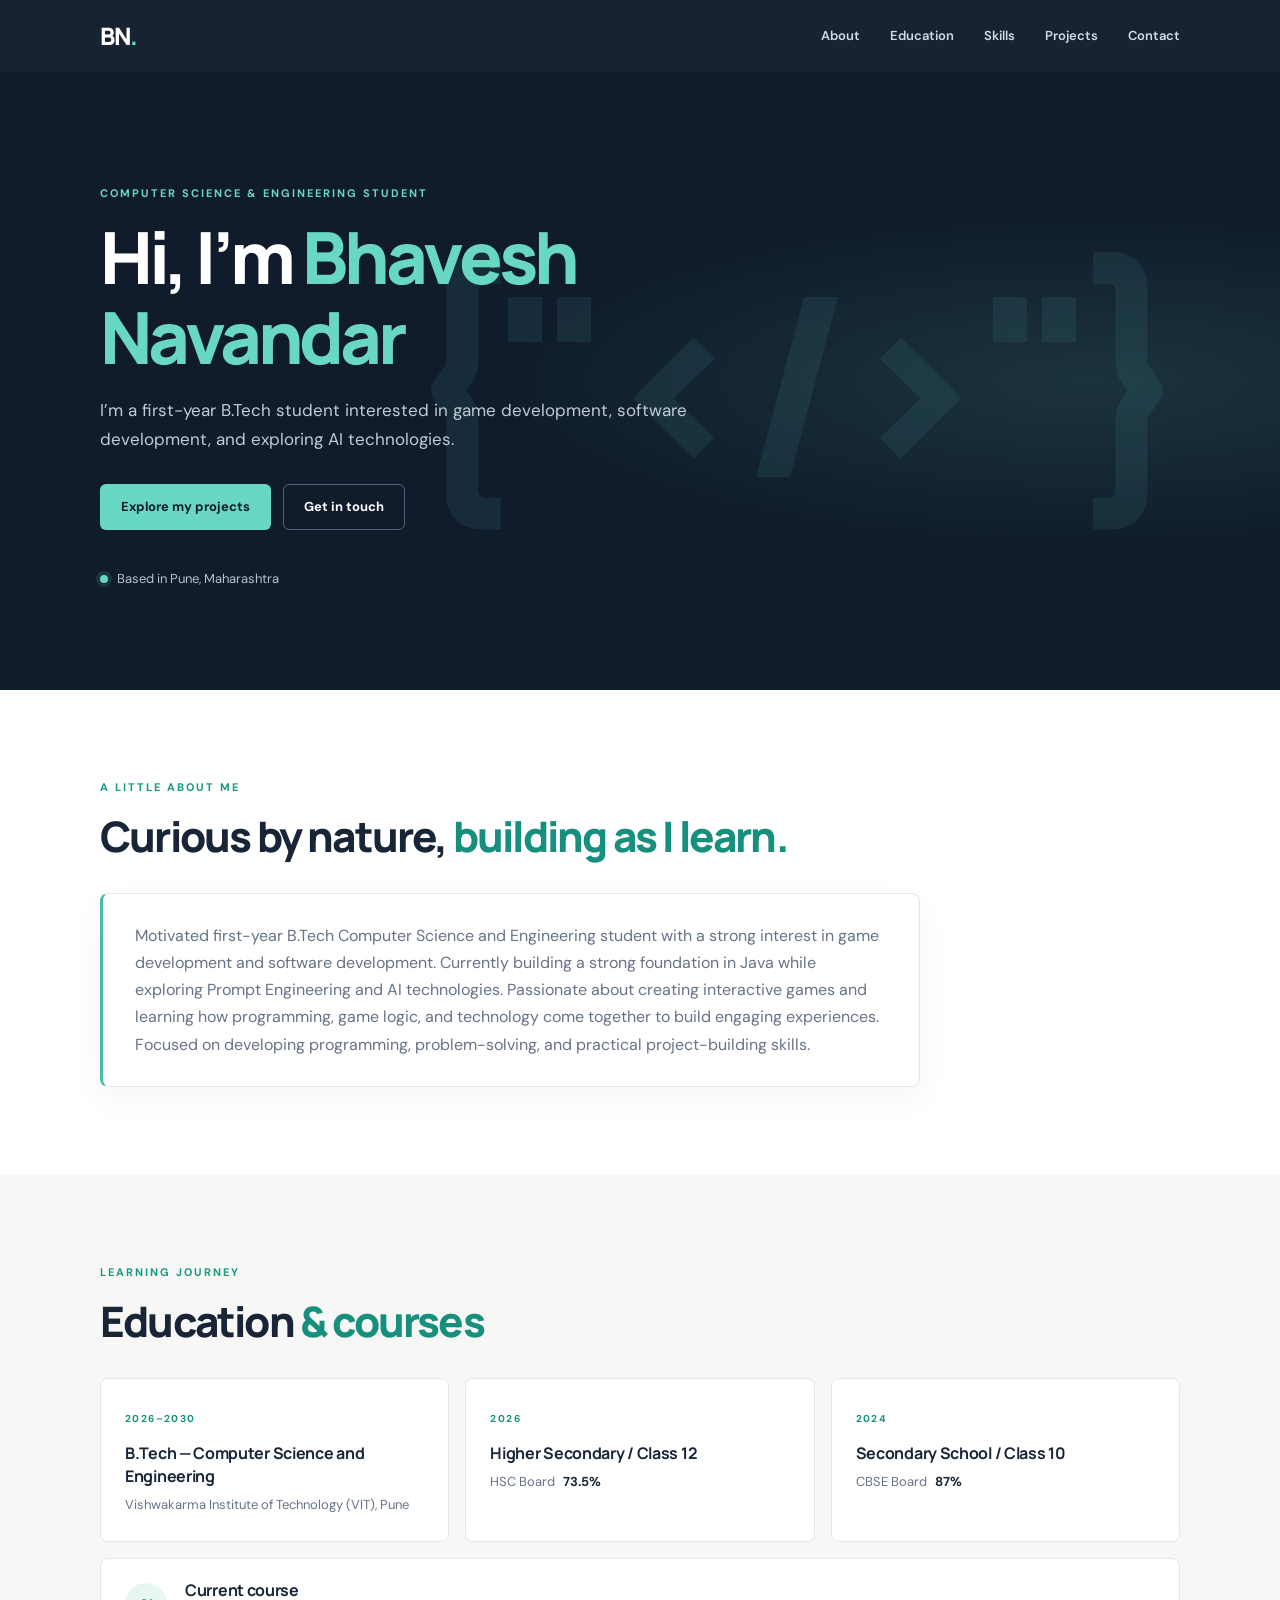
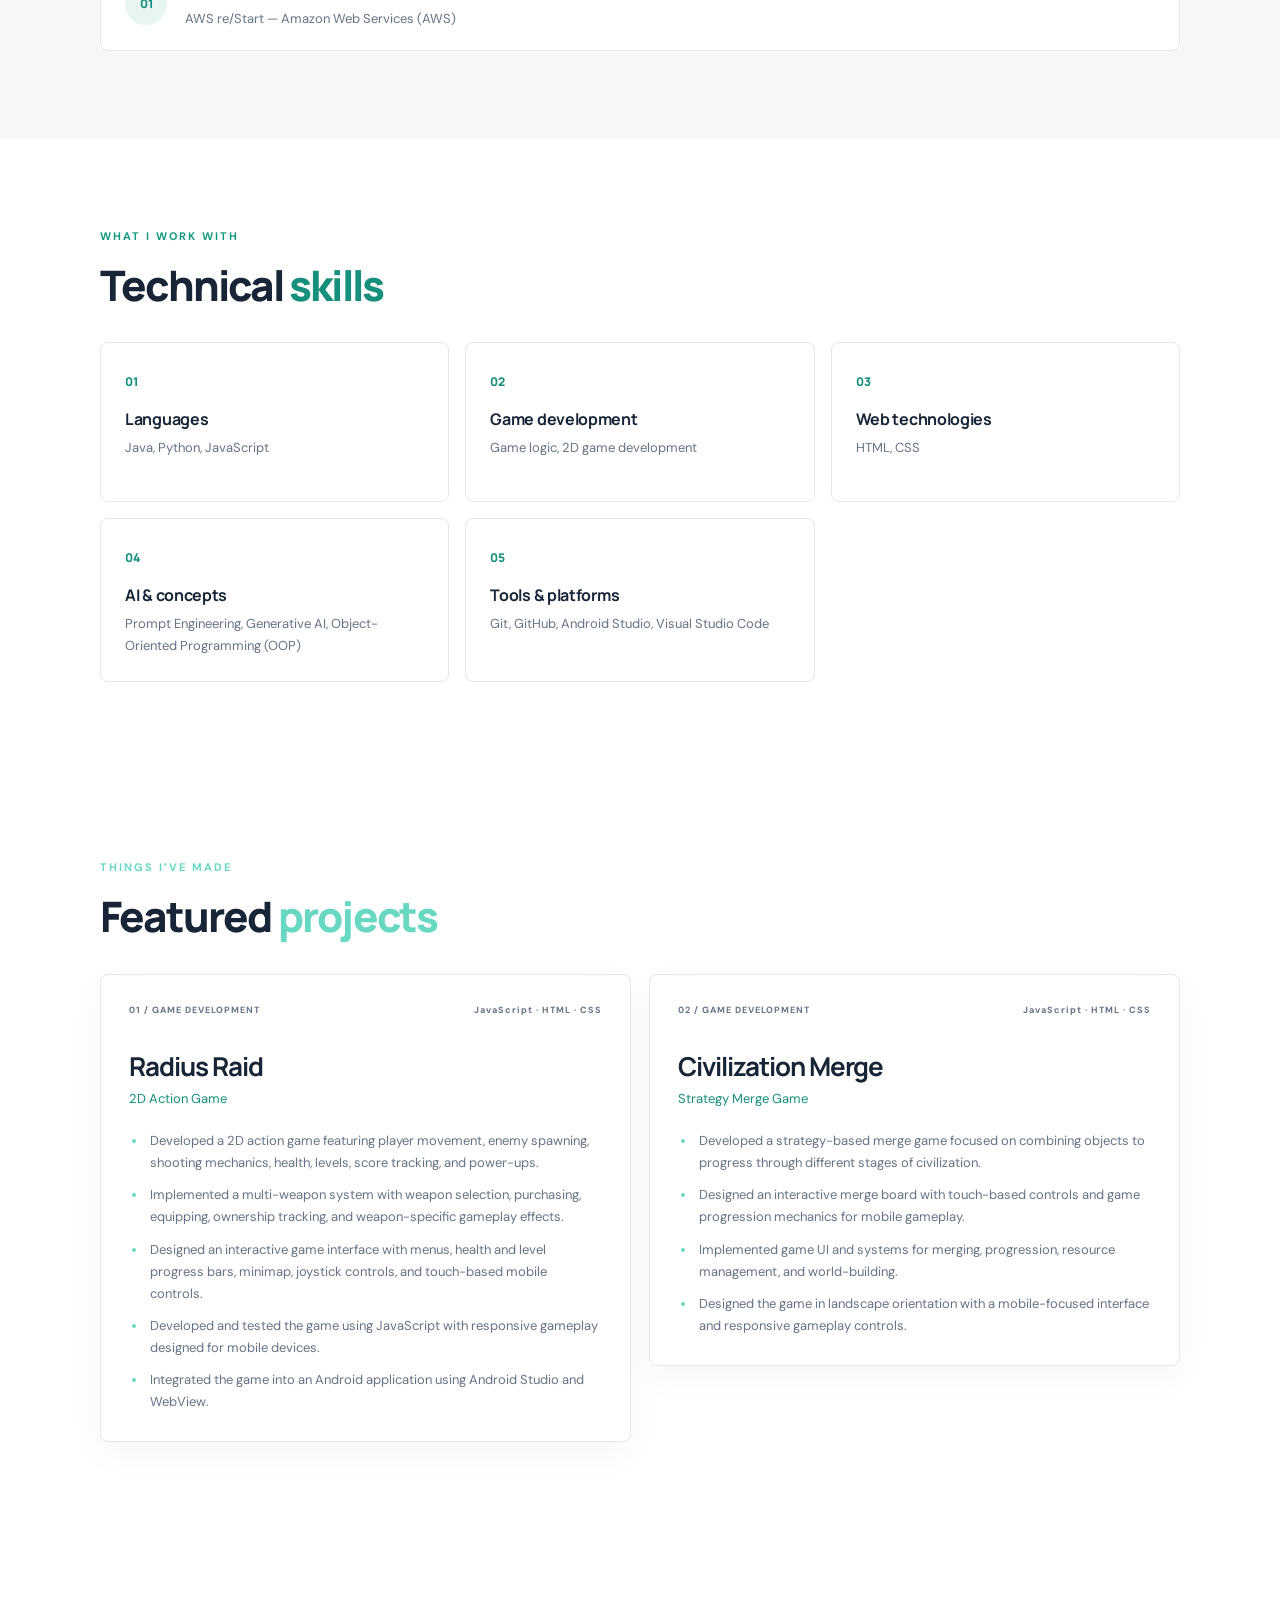
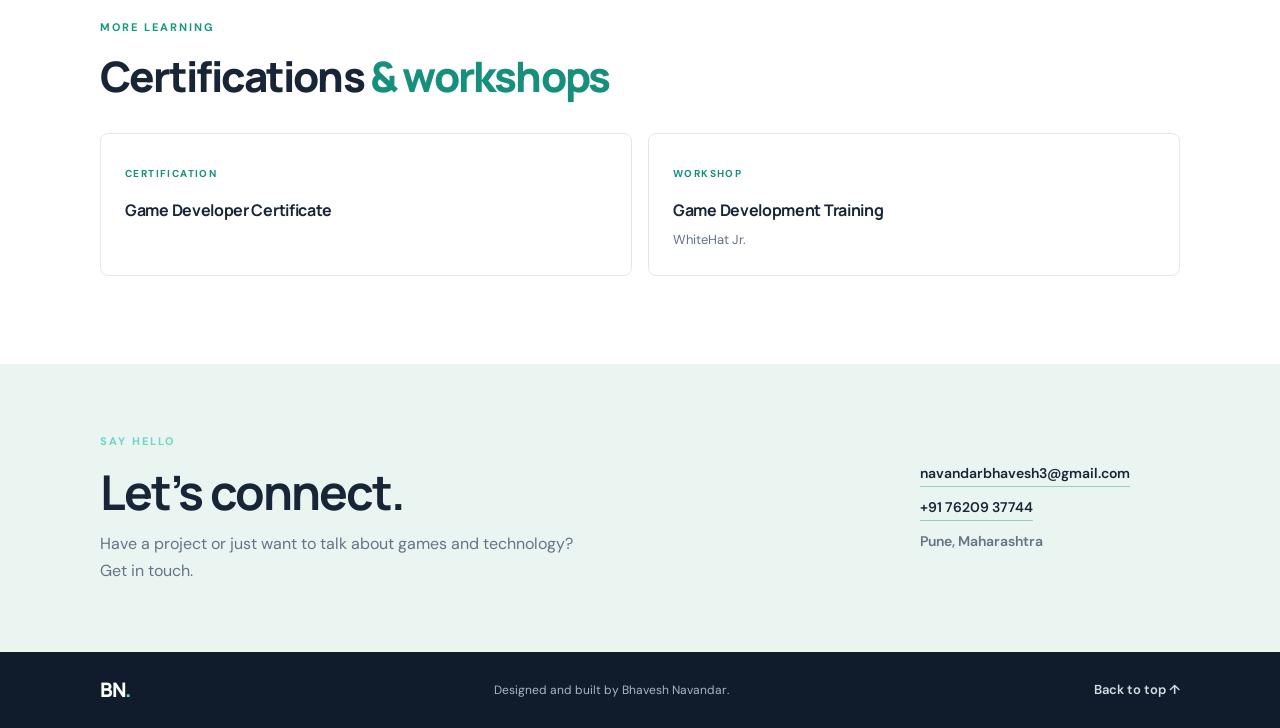
==== portfolio.html @ 6263d566 "first commit" ====
<!DOCTYPE html>
<html lang="en">
<head>
    <meta charset="UTF-8">
    <meta name="viewport" content="width=device-width, initial-scale=1.0">
    <meta name="theme-color" content="#101c2c">
    <meta name="description" content="Bhavesh Navandar's portfolio, projects, education, and technical skills.">
    <title>Bhavesh Navandar | Portfolio</title>
    <link rel="stylesheet" href="styles.css">
</head>
<body>
    <header class="site-header">
        <nav class="nav container" aria-label="Main navigation">
            <a class="brand" href="#home">BN<span>.</span></a>
            <div class="nav-links">
                <a href="#about">About</a>
                <a href="#education">Education</a>
                <a href="#skills">Skills</a>
                <a href="#projects">Projects</a>
                <a href="#contact">Contact</a>
            </div>
        </nav>
    </header>

    <main>
        <section class="hero" id="home">
            <div class="container hero-content">
                <p class="eyebrow">Computer Science &amp; Engineering Student</p>
                <h1>Hi, I’m <span>Bhavesh Navandar</span></h1>
                <p class="hero-copy">I’m a first-year B.Tech student interested in game development, software development, and exploring AI technologies.</p>
                <div class="hero-actions">
                    <a class="button button-primary" href="#projects">Explore my projects</a>
                    <a class="button button-outline" href="#contact">Get in touch</a>
                </div>
                <div class="hero-note">
                    <span class="status-dot" aria-hidden="true"></span>
                    <span>Based in Pune, Maharashtra</span>
                </div>
            </div>
            <div class="hero-decoration" aria-hidden="true">{"&lt;/&gt;"}</div>
        </section>

        <section class="section" id="about">
            <div class="container">
                <div class="section-heading">
                    <p class="eyebrow">A little about me</p>
                    <h2>Curious by nature, <span>building as I learn.</span></h2>
                </div>
                <div class="about-card">
                    <p>Motivated first-year B.Tech Computer Science and Engineering student with a strong interest in game development and software development. Currently building a strong foundation in Java while exploring Prompt Engineering and AI technologies. Passionate about creating interactive games and learning how programming, game logic, and technology come together to build engaging experiences. Focused on developing programming, problem-solving, and practical project-building skills.</p>
                </div>
            </div>
        </section>

        <section class="section section-tinted" id="education">
            <div class="container">
                <div class="section-heading">
                    <p class="eyebrow">Learning journey</p>
                    <h2>Education <span>&amp; courses</span></h2>
                </div>
                <div class="timeline">
                    <article class="timeline-card">
                        <span class="timeline-date">2026–2030</span>
                        <h3>B.Tech — Computer Science and Engineering</h3>
                        <p>Vishwakarma Institute of Technology (VIT), Pune</p>
                    </article>
                    <article class="timeline-card">
                        <span class="timeline-date">2026</span>
                        <h3>Higher Secondary / Class 12</h3>
                        <p>HSC Board <span class="result">73.5%</span></p>
                    </article>
                    <article class="timeline-card">
                        <span class="timeline-date">2024</span>
                        <h3>Secondary School / Class 10</h3>
                        <p>CBSE Board <span class="result">87%</span></p>
                    </article>
                </div>
                <div class="course-card">
                    <span class="card-icon" aria-hidden="true">01</span>
                    <div>
                        <h3>Current course</h3>
                        <p>AWS re/Start — Amazon Web Services (AWS)</p>
                    </div>
                </div>
            </div>
        </section>

        <section class="section" id="skills">
            <div class="container">
                <div class="section-heading">
                    <p class="eyebrow">What I work with</p>
                    <h2>Technical <span>skills</span></h2>
                </div>
                <div class="skills-grid">
                    <article class="skill-card">
                        <span class="skill-number">01</span>
                        <h3>Languages</h3>
                        <p>Java, Python, JavaScript</p>
                    </article>
                    <article class="skill-card">
                        <span class="skill-number">02</span>
                        <h3>Game development</h3>
                        <p>Game logic, 2D game development</p>
                    </article>
                    <article class="skill-card">
                        <span class="skill-number">03</span>
                        <h3>Web technologies</h3>
                        <p>HTML, CSS</p>
                    </article>
                    <article class="skill-card">
                        <span class="skill-number">04</span>
                        <h3>AI &amp; concepts</h3>
                        <p>Prompt Engineering, Generative AI, Object-Oriented Programming (OOP)</p>
                    </article>
                    <article class="skill-card">
                        <span class="skill-number">05</span>
                        <h3>Tools &amp; platforms</h3>
                        <p>Git, GitHub, Android Studio, Visual Studio Code</p>
                    </article>
                </div>
            </div>
        </section>

        <section class="section section-dark" id="projects">
            <div class="container">
                <div class="section-heading">
                    <p class="eyebrow">Things I’ve made</p>
                    <h2>Featured <span>projects</span></h2>
                </div>
                <div class="projects-grid">
                    <article class="project-card">
                        <div class="project-topline"><span>01 / GAME DEVELOPMENT</span><span>JavaScript · HTML · CSS</span></div>
                        <h3>Radius Raid</h3>
                        <p class="project-subtitle">2D Action Game</p>
                        <ul>
                            <li>Developed a 2D action game featuring player movement, enemy spawning, shooting mechanics, health, levels, score tracking, and power-ups.</li>
                            <li>Implemented a multi-weapon system with weapon selection, purchasing, equipping, ownership tracking, and weapon-specific gameplay effects.</li>
                            <li>Designed an interactive game interface with menus, health and level progress bars, minimap, joystick controls, and touch-based mobile controls.</li>
                            <li>Developed and tested the game using JavaScript with responsive gameplay designed for mobile devices.</li>
                            <li>Integrated the game into an Android application using Android Studio and WebView.</li>
                        </ul>
                    </article>
                    <article class="project-card">
                        <div class="project-topline"><span>02 / GAME DEVELOPMENT</span><span>JavaScript · HTML · CSS</span></div>
                        <h3>Civilization Merge</h3>
                        <p class="project-subtitle">Strategy Merge Game</p>
                        <ul>
                            <li>Developed a strategy-based merge game focused on combining objects to progress through different stages of civilization.</li>
                            <li>Designed an interactive merge board with touch-based controls and game progression mechanics for mobile gameplay.</li>
                            <li>Implemented game UI and systems for merging, progression, resource management, and world-building.</li>
                            <li>Designed the game in landscape orientation with a mobile-focused interface and responsive gameplay controls.</li>
                        </ul>
                    </article>
                </div>
            </div>
        </section>

        <section class="section" id="experience">
            <div class="container">
                <div class="section-heading">
                    <p class="eyebrow">More learning</p>
                    <h2>Certifications <span>&amp; workshops</span></h2>
                </div>
                <div class="extras-grid">
                    <article class="extra-card">
                        <span class="extra-label">CERTIFICATION</span>
                        <h3>Game Developer Certificate</h3>
                    </article>
                    <article class="extra-card">
                        <span class="extra-label">WORKSHOP</span>
                        <h3>Game Development Training</h3>
                        <p>WhiteHat Jr.</p>
                    </article>
                </div>
            </div>
        </section>

        <section class="contact-section" id="contact">
            <div class="container contact-content">
                <div>
                    <p class="eyebrow">Say hello</p>
                    <h2>Let’s connect.</h2>
                    <p class="contact-copy">Have a project or just want to talk about games and technology? Get in touch.</p>
                </div>
                <div class="contact-links">
                    <a href="mailto:navandarbhavesh3@gmail.com">navandarbhavesh3@gmail.com</a>
                    <a href="tel:+917620937744">+91 76209 37744</a>
                    <span>Pune, Maharashtra</span>
                </div>
            </div>
        </section>
    </main>

    <footer class="footer">
        <div class="container footer-content">
            <a class="brand" href="#home">BN<span>.</span></a>
            <p>Designed and built by Bhavesh Navandar.</p>
            <a href="#home">Back to top ↑</a>
        </div>
    </footer>
</body>
</html>
---- styles.css ----
@import url('https://fonts.googleapis.com/css2?family=DM+Sans:wght@400;500;600;700&family=Manrope:wght@400;500;600;700;800&display=swap');

:root {
    color-scheme: light;
    --ink: #172536;
    --muted: #657386;
    --navy: #101c2c;
    --navy-soft: #17283d;
    --teal: #68d8c3;
    --paper: #f7f8f6;
    --white: #ffffff;
    --line: #e4e9e8;
    --content-width: 1080px;
}

* {
    box-sizing: border-box;
}

html {
    scroll-behavior: smooth;
    scroll-padding-top: 84px;
}

body {
    margin: 0;
    background: var(--white);
    color: var(--ink);
    font-family: "DM Sans", sans-serif;
    font-size: 16px;
    line-height: 1.7;
    -webkit-font-smoothing: antialiased;
}

a {
    color: inherit;
    text-decoration: none;
}

a:focus-visible {
    outline: 3px solid var(--teal);
    outline-offset: 4px;
}

.container {
    width: min(var(--content-width), calc(100% - 48px));
    margin: 0 auto;
}

.site-header {
    position: sticky;
    z-index: 10;
    top: 0;
    background: rgba(16, 28, 44, 0.97);
    backdrop-filter: blur(12px);
}

.nav,
.nav-links,
.hero-actions,
.footer-content {
    display: flex;
    align-items: center;
}

.nav {
    min-height: 72px;
    justify-content: space-between;
    gap: 24px;
}

.brand {
    color: var(--white);
    font-family: "Manrope", sans-serif;
    font-size: 24px;
    font-weight: 800;
    letter-spacing: -1.5px;
}

.brand span {
    color: var(--teal);
}

.nav-links {
    gap: 30px;
}

.nav-links a,
.footer-content > a:last-child {
    color: #d3dbe3;
    font-size: 13px;
    font-weight: 600;
    transition: color 160ms ease;
}

.nav-links a:hover,
.footer-content > a:last-child:hover {
    color: var(--teal);
}

.hero {
    position: relative;
    overflow: hidden;
    background:
        radial-gradient(ellipse at 85% 50%, rgba(104, 216, 195, 0.12), transparent 38%),
        var(--navy);
    color: var(--white);
}

.hero-content {
    position: relative;
    z-index: 1;
    padding-top: 112px;
    padding-bottom: 100px;
}

.eyebrow {
    margin: 0 0 14px;
    color: #149980;
    font-size: 11px;
    font-weight: 700;
    letter-spacing: 2px;
    text-transform: uppercase;
}

.hero .eyebrow,
.section-dark .eyebrow,
.contact-section .eyebrow {
    color: var(--teal);
}

h1,
h2,
h3,
p {
    margin-top: 0;
}

h1,
h2,
h3 {
    font-family: "Manrope", sans-serif;
}

.hero h1 {
    max-width: 760px;
    margin-bottom: 18px;
    font-size: clamp(42px, 7vw, 72px);
    font-weight: 800;
    letter-spacing: -4px;
    line-height: 1.12;
}

.hero h1 span,
.section-heading h2 span {
    color: var(--teal);
}

.hero-copy {
    max-width: 600px;
    margin-bottom: 30px;
    color: #c1ccd6;
    font-size: 17px;
}

.hero-actions {
    flex-wrap: wrap;
    gap: 12px;
}

.button {
    display: inline-flex;
    min-height: 46px;
    align-items: center;
    justify-content: center;
    padding: 0 20px;
    border: 1px solid transparent;
    border-radius: 6px;
    font-size: 13px;
    font-weight: 700;
    transition: transform 160ms ease, background 160ms ease;
}

.button:hover {
    transform: translateY(-2px);
}

.button-primary {
    background: var(--teal);
    color: var(--navy);
}

.button-primary:hover {
    background: #83e5d3;
}

.button-outline {
    border-color: #536273;
    color: var(--white);
}

.button-outline:hover {
    background: rgba(255, 255, 255, 0.08);
}

.hero-note {
    display: flex;
    align-items: center;
    gap: 9px;
    margin-top: 38px;
    color: #b6c1cc;
    font-size: 13px;
}

.status-dot {
    width: 8px;
    height: 8px;
    border-radius: 50%;
    background: var(--teal);
    box-shadow: 0 0 0 4px rgba(104, 216, 195, 0.13);
}

.hero-decoration {
    position: absolute;
    top: 50%;
    right: max(5%, calc((100% - var(--content-width)) / 2));
    color: rgba(104, 216, 195, 0.09);
    font-family: "Manrope", sans-serif;
    font-size: clamp(100px, 20vw, 250px);
    font-weight: 800;
    letter-spacing: -18px;
    line-height: 1;
    transform: translateY(-50%);
    user-select: none;
}

.section {
    padding: 88px 0;
}

.section-tinted {
    background: var(--paper);
}

.section-heading {
    margin-bottom: 32px;
}

.section-heading h2 {
    margin-bottom: 0;
    font-size: clamp(30px, 4vw, 42px);
    font-weight: 800;
    letter-spacing: -1.8px;
    line-height: 1.2;
}

.section-heading h2 span {
    color: #168f7d;
}

.about-card {
    max-width: 820px;
    padding: 28px 32px;
    border: 1px solid var(--line);
    border-left: 3px solid #45bda7;
    border-radius: 8px;
    background: var(--white);
    box-shadow: 0 12px 35px rgba(23, 37, 54, 0.04);
}

.about-card p {
    margin: 0;
    color: var(--muted);
}

.timeline {
    display: grid;
    grid-template-columns: repeat(3, minmax(0, 1fr));
    gap: 16px;
}

.timeline-card,
.skill-card,
.extra-card {
    padding: 24px;
    border: 1px solid var(--line);
    border-radius: 8px;
    background: var(--white);
}

.timeline-date,
.extra-label {
    color: #168f7d;
    font-size: 10px;
    font-weight: 700;
    letter-spacing: 1.4px;
    text-transform: uppercase;
}

.timeline-card h3,
.skill-card h3,
.course-card h3,
.extra-card h3 {
    margin: 12px 0 6px;
    font-size: 16px;
    letter-spacing: -0.3px;
    line-height: 1.45;
}

.timeline-card p,
.skill-card p,
.course-card p,
.extra-card p {
    margin-bottom: 0;
    color: var(--muted);
    font-size: 13px;
}

.result {
    display: inline-block;
    margin-left: 5px;
    color: var(--ink);
    font-weight: 700;
}

.course-card {
    display: flex;
    align-items: center;
    gap: 18px;
    margin-top: 16px;
    padding: 20px 24px;
    border: 1px solid var(--line);
    border-radius: 8px;
    background: var(--white);
}

.course-card h3 {
    margin-top: 0;
}

.card-icon,
.skill-number {
    color: #168f7d;
    font-family: "Manrope", sans-serif;
    font-size: 12px;
    font-weight: 800;
}

.card-icon {
    display: grid;
    width: 42px;
    height: 42px;
    flex: 0 0 auto;
    place-items: center;
    border-radius: 50%;
    background: #e8f6f2;
}

.skills-grid {
    display: grid;
    grid-template-columns: repeat(3, minmax(0, 1fr));
    gap: 16px;
}

.skill-card {
    min-height: 160px;
    transition: transform 160ms ease, box-shadow 160ms ease;
}

.skill-card:hover,
.extra-card:hover {
    transform: translateY(-3px);
    box-shadow: 0 12px 28px rgba(23, 37, 54, 0.08);
}

.skill-card h3 {
    margin-top: 14px;
}

.section-dark {
    background: var(--white);
    color: var(--ink);
}

.section-dark .section-heading h2 span {
    color: var(--teal);
}

.projects-grid {
    display: grid;
    grid-template-columns: repeat(2, minmax(0, 1fr));
    align-items: start;
    gap: 18px;
}

.project-card {
    padding: 28px;
    border: 1px solid var(--line);
    border-radius: 8px;
    background: var(--white);
    box-shadow: 0 12px 35px rgba(23, 37, 54, 0.04);
}

.project-topline {
    display: flex;
    flex-wrap: wrap;
    justify-content: space-between;
    gap: 8px;
    color: var(--muted);
    font-size: 9px;
    font-weight: 700;
    letter-spacing: 1px;
}

.project-card h3 {
    margin: 26px 0 0;
    color: var(--ink);
    font-size: 26px;
    letter-spacing: -1px;
}

.project-subtitle {
    margin: 0 0 20px;
    color: #168f7d;
    font-size: 13px;
}

.project-card ul {
    margin: 0;
    padding-left: 18px;
    color: var(--muted);
    font-size: 13px;
}

.project-card li {
    padding-left: 3px;
}

.project-card li + li {
    margin-top: 10px;
}

.project-card li::marker {
    color: var(--teal);
}

.extras-grid {
    display: grid;
    grid-template-columns: repeat(2, minmax(0, 1fr));
    gap: 16px;
}

.extra-card {
    transition: transform 160ms ease, box-shadow 160ms ease;
}

.extra-card h3 {
    margin-top: 14px;
}

.contact-section {
    padding: 68px 0;
    background: #eaf5f2;
}

.contact-content {
    display: flex;
    align-items: center;
    justify-content: space-between;
    gap: 36px;
}

.contact-content h2 {
    margin-bottom: 10px;
    font-size: clamp(34px, 5vw, 48px);
    letter-spacing: -2px;
    line-height: 1.15;
}

.contact-copy {
    max-width: 480px;
    margin-bottom: 0;
    color: var(--muted);
}

.contact-links {
    display: grid;
    gap: 9px;
    min-width: 260px;
    font-size: 14px;
    font-weight: 600;
}

.contact-links a {
    width: fit-content;
    border-bottom: 1px solid #9bcfc3;
}

.contact-links span {
    color: var(--muted);
}

.footer {
    background: var(--navy);
}

.footer-content {
    min-height: 76px;
    justify-content: space-between;
    gap: 20px;
}

.footer-content .brand {
    font-size: 20px;
}

.footer-content p {
    margin: 0;
    color: #aab6c2;
    font-size: 12px;
}

@media (max-width: 760px) {
    .nav {
        min-height: 64px;
    }

    .nav-links {
        gap: 16px;
    }

    .nav-links a {
        font-size: 11px;
    }

    .hero-content {
        padding-top: 88px;
        padding-bottom: 76px;
    }

    .hero-decoration {
        top: auto;
        right: 24px;
        bottom: 10px;
        font-size: 110px;
        transform: none;
    }

    .section {
        padding: 68px 0;
    }

    .timeline,
    .skills-grid {
        grid-template-columns: repeat(2, minmax(0, 1fr));
    }
}

@media (max-width: 560px) {
    .container {
        width: min(var(--content-width), calc(100% - 36px));
    }

    .nav {
        align-items: flex-start;
        flex-direction: column;
        justify-content: center;
        gap: 4px;
        padding: 10px 0;
    }

    .brand {
        font-size: 20px;
    }

    .nav-links {
        width: 100%;
        justify-content: space-between;
        gap: 8px;
    }

    .nav-links a {
        font-size: 10px;
    }

    .hero-content {
        padding-top: 72px;
        padding-bottom: 68px;
    }

    .hero h1 {
        font-size: clamp(39px, 12vw, 58px);
        letter-spacing: -2.5px;
    }

    .hero-copy {
        font-size: 15px;
    }

    .hero-decoration {
        right: 12px;
        bottom: 6px;
        font-size: 78px;
        letter-spacing: -8px;
    }

    .section {
        padding: 58px 0;
    }

    .section-heading {
        margin-bottom: 24px;
    }

    .about-card,
    .project-card {
        padding: 22px;
    }

    .timeline,
    .skills-grid,
    .projects-grid,
    .extras-grid {
        grid-template-columns: 1fr;
    }

    .timeline-card,
    .skill-card,
    .extra-card {
        padding: 21px;
    }

    .skill-card {
        min-height: auto;
    }

    .contact-content {
        align-items: flex-start;
        flex-direction: column;
        gap: 24px;
    }

    .contact-links {
        min-width: 0;
    }

    .footer-content {
        min-height: 72px;
        flex-wrap: wrap;
        gap: 8px 14px;
        padding: 14px 0;
    }

    .footer-content p {
        order: 1;
        width: 100%;
    }
}

@media (prefers-reduced-motion: reduce) {
    *,
    *::before,
    *::after {
        scroll-behavior: auto !important;
        transition-duration: 0.01ms !important;
    }
}
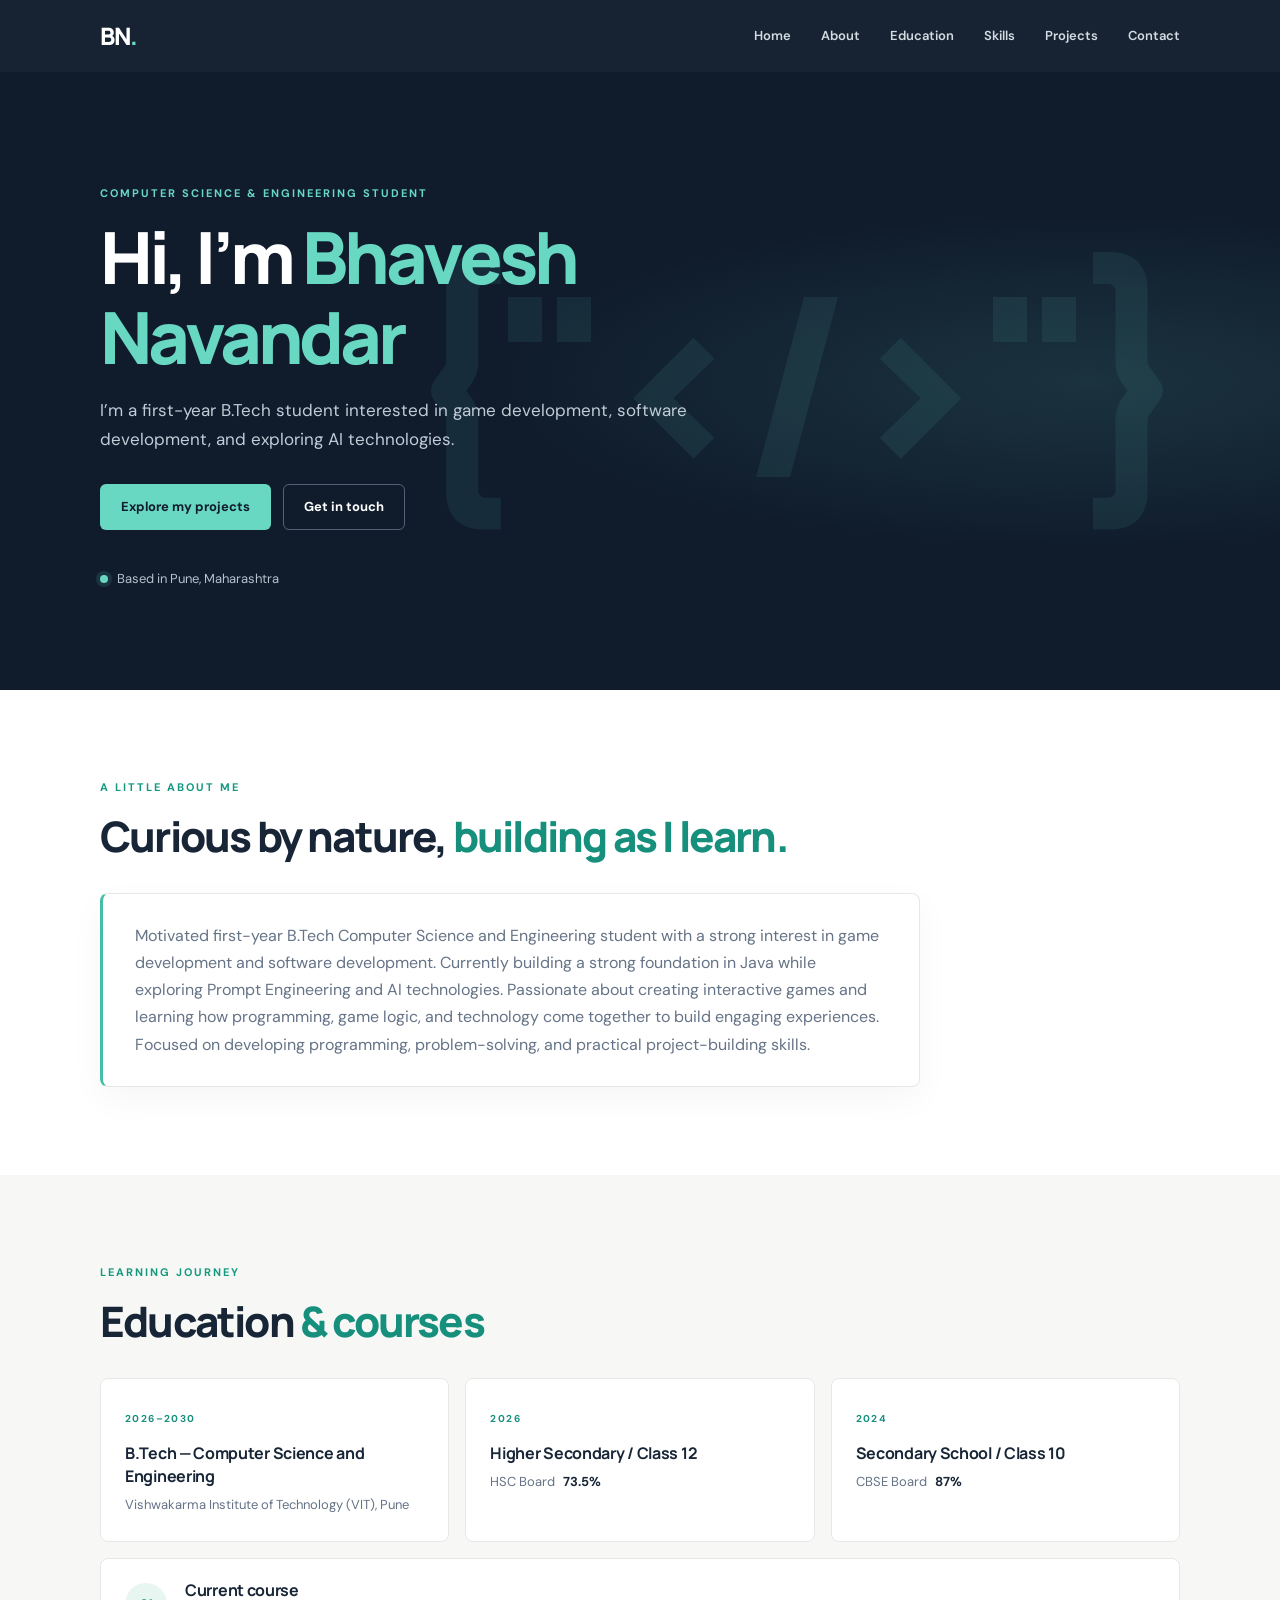
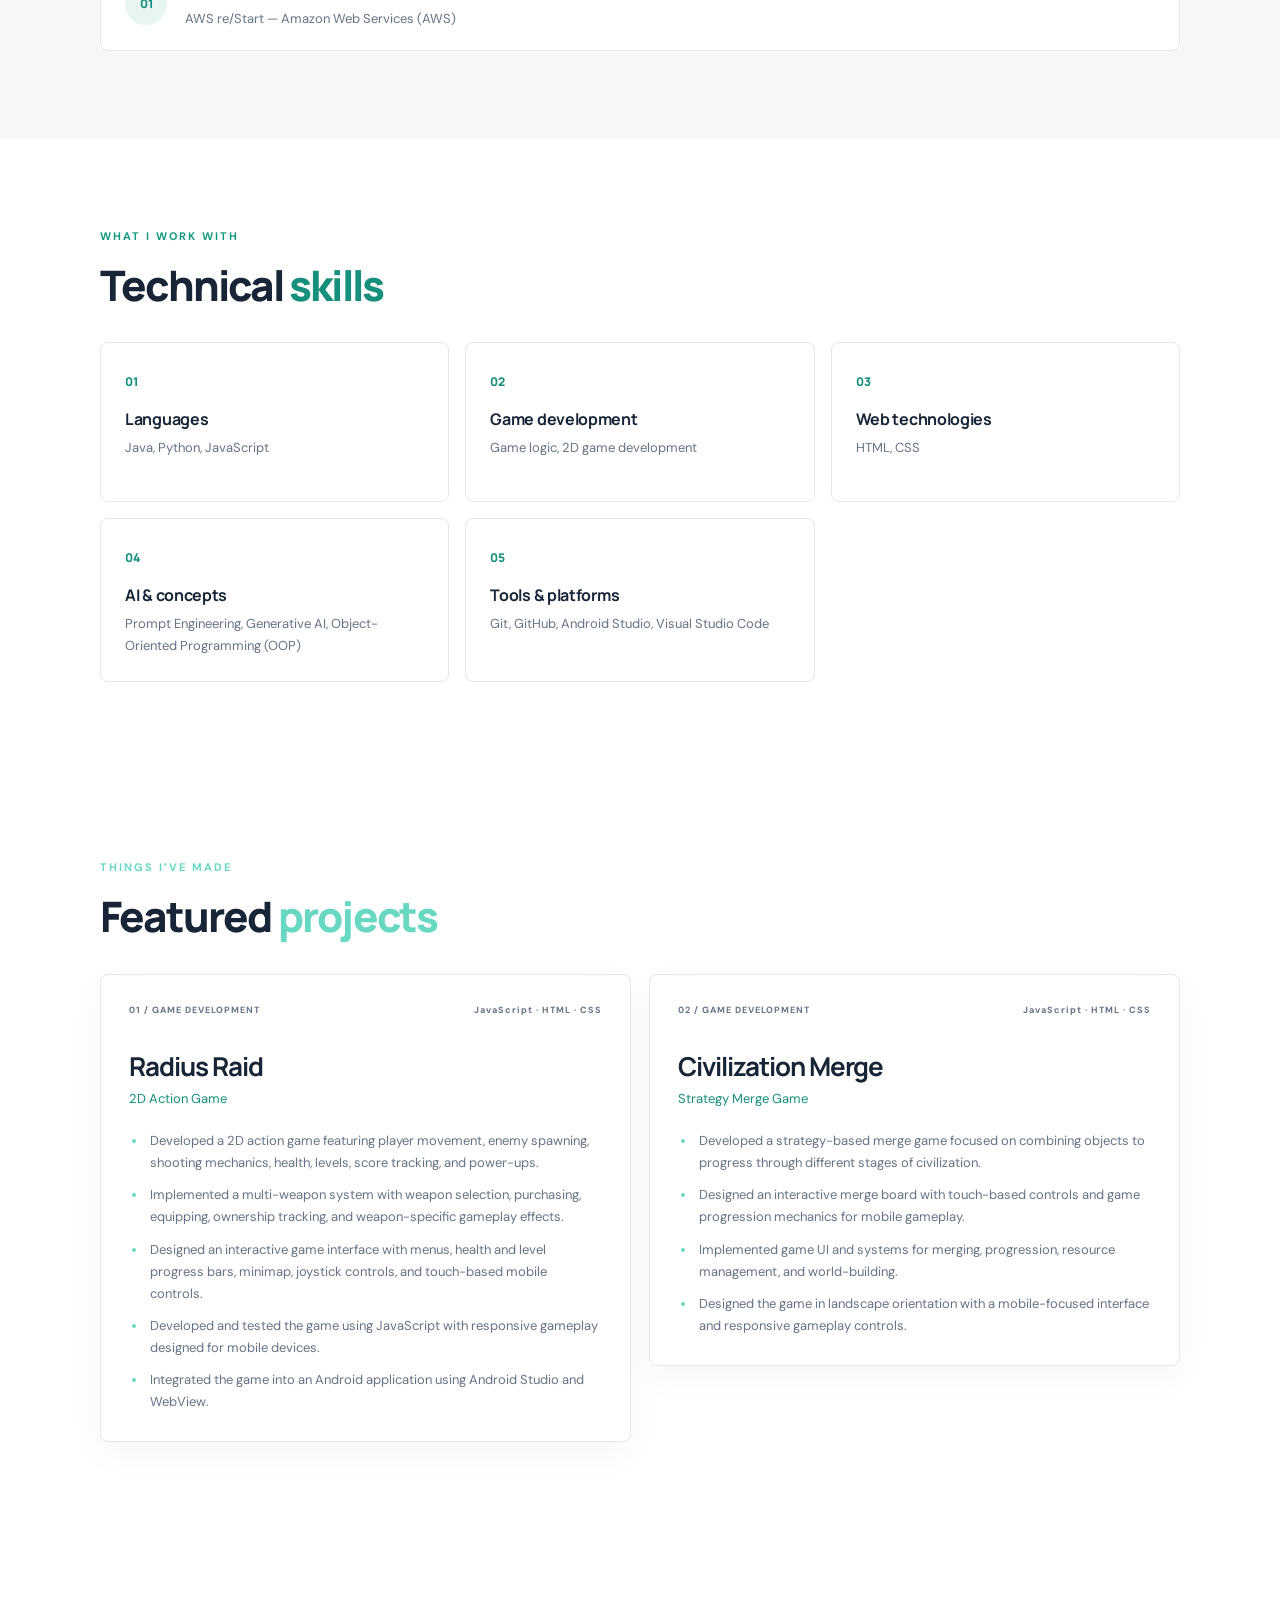
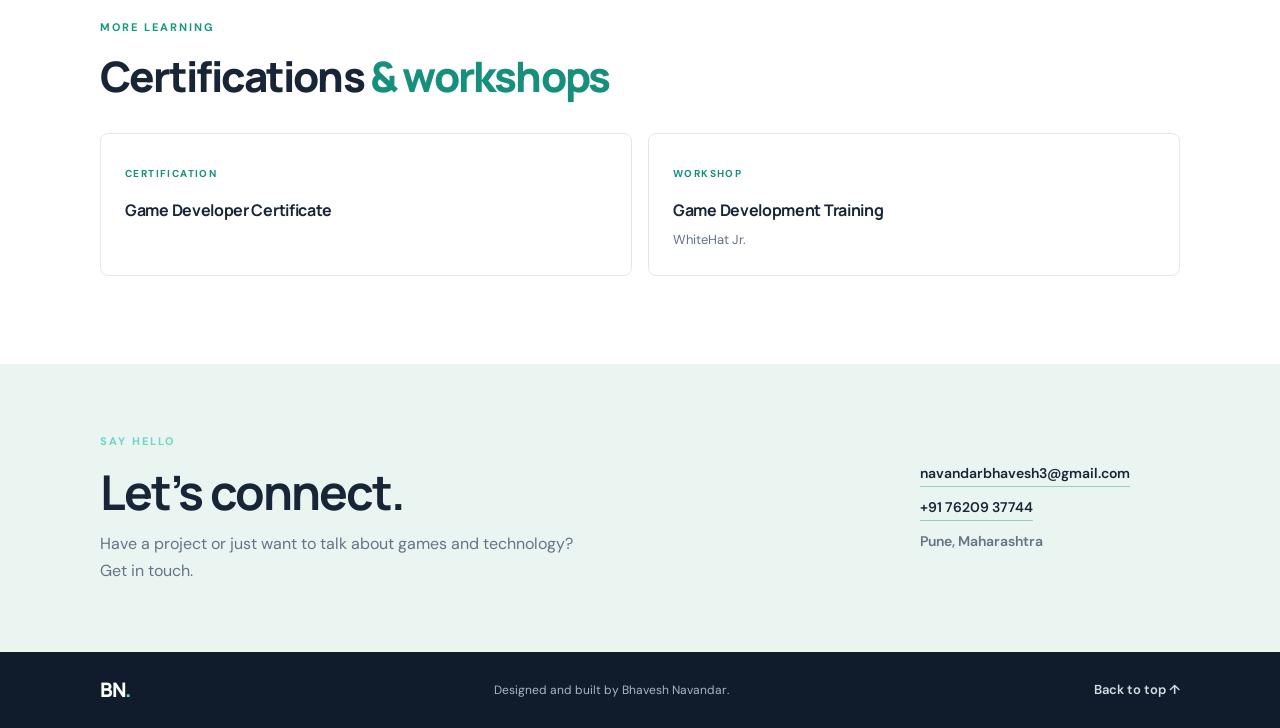
==== commit adb91e2c: "to work" ====
--- a/portfolio.html
+++ b/portfolio.html
@@ -13,6 +13,7 @@
         <nav class="nav container" aria-label="Main navigation">
             <a class="brand" href="#home">BN<span>.</span></a>
             <div class="nav-links">
+                <a href="index.html">Home</a>
                 <a href="#about">About</a>
                 <a href="#education">Education</a>
                 <a href="#skills">Skills</a>
